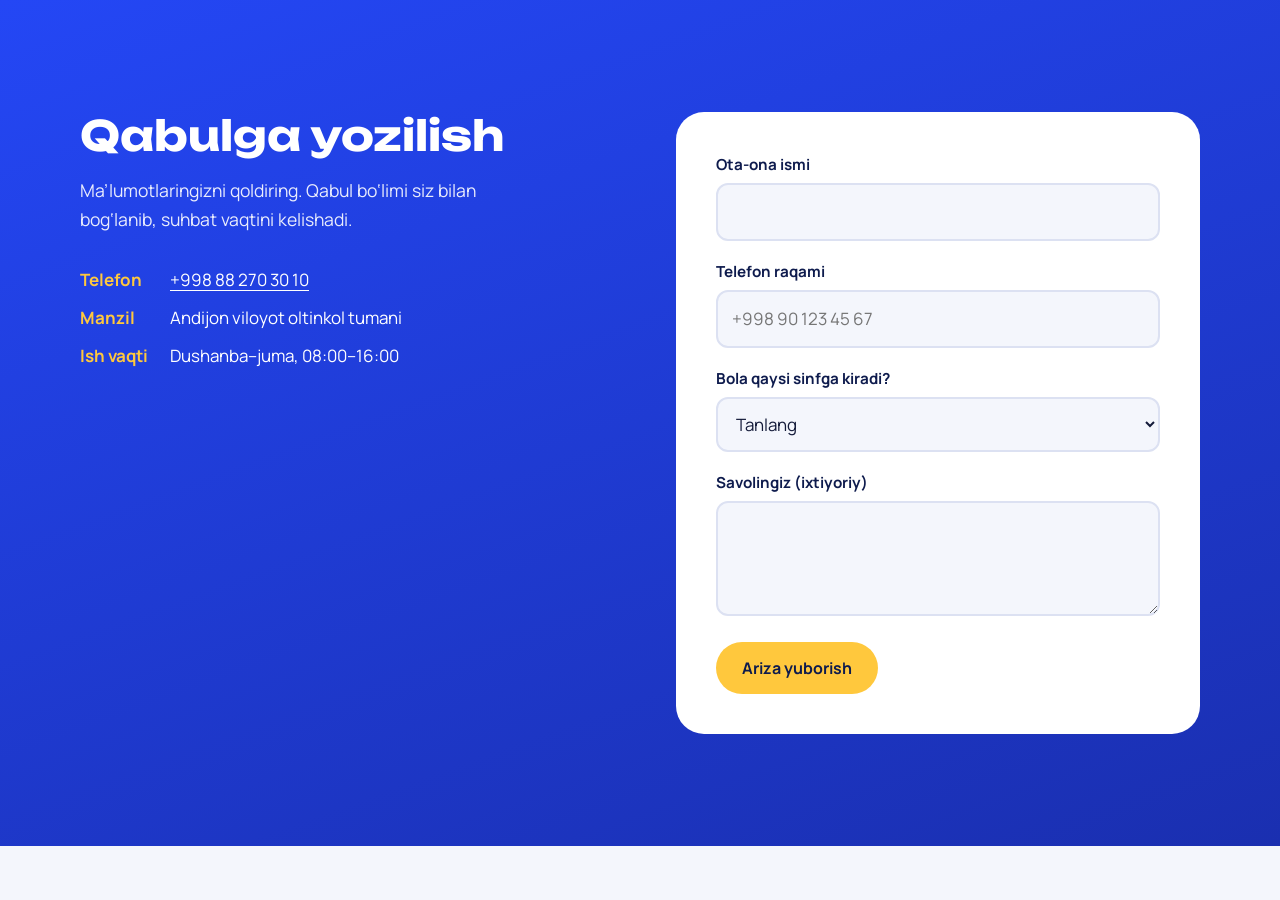
==== admisson.html @ d94721bc "Add files via upload" ====
<!DOCTYPE html>
<html lang="en">
<head>
    <meta charset="UTF-8">
    <meta name="viewport" content="width=device-width, initial-scale=1.0">
    <title>Intellekt Innovatsion Maktabi</title>
    <link rel="preconnect" href="https://fonts.googleapis.com">
  <link rel="preconnect" href="https://fonts.gstatic.com" crossorigin>
  <link href="https://fonts.googleapis.com/css2?family=Manrope:wght@400;500;700&family=Unbounded:wght@500;700&display=swap" rel="stylesheet">
  <link rel="stylesheet" href="style.css">
</head>
<body>
     <!-- ADMISSION -->
    <section class="section admission" id="qabul">
      <div class="wrap admission-in">
        <div class="admission-text">
          <h2>Qabulga yozilish</h2>
          <p>Ma’lumotlaringizni qoldiring. Qabul bo‘limi siz bilan bog‘lanib, suhbat vaqtini kelishadi.</p>
          <dl class="contacts">
            <dt>Telefon</dt><dd><a href="tel:+998882703010">+998 88 270 30 10</a></dd>
            <dt>Manzil</dt><dd>Andijon viloyot oltinkol tumani </dd>
            <dt>Ish vaqti</dt><dd>Dushanba–juma, 08:00–16:00</dd>
          </dl>
        </div>

        <form class="form" id="form" novalidate>
          <div class="field">
            <label for="ism">Ota-ona ismi</label>
            <input id="ism" name="ism" type="text" autocomplete="name" required>
            <p class="err" data-for="ism"></p>
          </div>
          <div class="field">
            <label for="tel">Telefon raqami</label>
            <input id="tel" name="tel" type="tel" inputmode="tel" placeholder="+998 90 123 45 67" autocomplete="tel" required>
            <p class="err" data-for="tel"></p>
          </div>
          <div class="field">
            <label for="sinf">Bola qaysi sinfga kiradi?</label>
            <select id="sinf" name="sinf" required>
              <option value="">Tanlang</option>
              <option>1-sinf</option><option>2-sinf</option><option>3-sinf</option><option>4-sinf</option>
              <option>5-sinf</option><option>6-sinf</option><option>7-sinf</option><option>8-sinf</option>
              <option>9-sinf</option><option>10-sinf</option><option>11-sinf</option>
            </select>
            <p class="err" data-for="sinf"></p>
          </div>
          <div class="field">
            <label for="izoh">Savolingiz (ixtiyoriy)</label>
            <textarea id="izoh" name="izoh" rows="3"></textarea>
          </div>
          <button class="btn btn-sun" type="submit">Ariza yuborish</button>
          <p class="form-ok" id="formOk" role="status" hidden></p>
        </form>
      </div>
    </section>
</body>
</html>
---- style.css ----
/* ===== Ranglar va o'lchamlar ===== */
:root {
  --navy: #0E1B4D;
  --navy-2: #172766;
  --blue: #2447F5;
  --sun: #FFC83D;
  --mint: #19C3A3;
  --paper: #F4F6FC;
  --white: #FFFFFF;
  --ink: #141B3A;
  --muted: #5A6486;
  --line: #DCE1F2;

  --f-head: "Unbounded", "Manrope", system-ui, sans-serif;
  --f-body: "Manrope", system-ui, -apple-system, "Segoe UI", sans-serif;

  --wrap: 1120px;
  --r-s: 8px;
  --r-l: 28px;
}

*, *::before, *::after { box-sizing: border-box; }
html { scroll-behavior: smooth; scroll-padding-top: 76px; }
body {
  margin: 0;
  font-family: var(--f-body);
  font-size: 1.0625rem;
  line-height: 1.65;
  color: var(--ink);
  background: var(--paper);
}
img, svg, canvas { display: block; max-width: 100%; }
a { color: inherit; }
h1, h2, h3 { font-family: var(--f-head); line-height: 1.15; margin: 0; font-weight: 500; }
p { margin: 0 0 1em; }

:focus-visible { outline: 3px solid var(--sun); outline-offset: 3px; }

.wrap { width: min(var(--wrap), 100% - 40px); margin-inline: auto; }
.skip { position: absolute; left: -999px; top: 8px; background: var(--sun); color: var(--navy); padding: 8px 14px; z-index: 100; border-radius: var(--r-s); }
.skip:focus { left: 8px; }

/* ===== Tugmalar ===== */
.btn {
  display: inline-block;
  padding: 13px 24px;
  border-radius: 999px;
  font-weight: 700;
  font-size: 1rem;
  text-decoration: none;
  border: 2px solid transparent;
  cursor: pointer;
  font-family: var(--f-body);
  transition: transform .15s ease, background-color .15s ease, color .15s ease;
}
.btn:hover { transform: translateY(-2px); }
.btn-sun { background: var(--sun); color: var(--navy); }
.btn-sun:hover { background: #ffd66b; }
.btn-line { border-color: rgba(255,255,255,.55); color: var(--white); }
.btn-line:hover { background: rgba(255,255,255,.12); }

/* ===== Sarlavha / menyu ===== */
.header {
  position: fixed; inset: 0 0 auto 0; z-index: 50;
  transition: background-color .25s ease, box-shadow .25s ease;
}
.header.scrolled { background: rgba(14,27,77,.94); backdrop-filter: blur(8px); box-shadow: 0 6px 24px rgba(8,14,44,.25); }
.header-in { display: flex; align-items: center; justify-content: space-between; height: 72px; }

.logo { display: flex; align-items: center; gap: 12px; text-decoration: none; color: var(--white); }
.logo-mark { width: 40px; height: 40px; border-radius: 12px; background: var(--blue); display: grid; place-items: center; }
.logo-mark svg { fill: var(--sun); stroke: var(--sun); }
.logo-text { font-family: var(--f-head); font-weight: 700; font-size: 1.05rem; line-height: 1.1; }
.logo-text small { display: block; font-family: var(--f-body); font-weight: 500; font-size: .72rem; opacity: .75; margin-top: 2px; }

.menu { display: flex; align-items: center; gap: 26px; }
.menu a:not(.btn) { color: var(--white); text-decoration: none; font-weight: 500; font-size: .98rem; opacity: .9; }
.menu a:not(.btn):hover { opacity: 1; text-decoration: underline; text-underline-offset: 6px; text-decoration-color: var(--sun); }
.menu .btn { padding: 10px 20px; }

.burger { display: none; width: 44px; height: 44px; border: 0; background: transparent; cursor: pointer; padding: 10px; }
.burger span { display: block; height: 2px; background: var(--white); margin: 6px 0; transition: transform .2s ease, opacity .2s ease; }
.burger[aria-expanded="true"] span:nth-child(1) { transform: translateY(8px) rotate(45deg); }
.burger[aria-expanded="true"] span:nth-child(2) { opacity: 0; }
.burger[aria-expanded="true"] span:nth-child(3) { transform: translateY(-8px) rotate(-45deg); }

/* ===== Hero ===== */
.hero {
  position: relative;
  min-height: 100vh; min-height: 100svh;
  display: flex; align-items: center;
  background: radial-gradient(1200px 700px at 80% 20%, var(--navy-2), var(--navy) 70%);
  color: var(--white);
  overflow: hidden;
}
#network { position: absolute; inset: 0; width: 100%; height: 100%; }
.hero-in { position: relative; padding: 130px 0 90px; }
.hero-kicker { font-weight: 700; color: var(--sun); margin-bottom: 18px; }
.hero h1 { font-size: clamp(2rem, 5.4vw, 4rem); font-weight: 700; max-width: 17ch; letter-spacing: -.01em; }
.hero-lead { font-size: 1.2rem; max-width: 46ch; margin: 24px 0 34px; color: rgba(255,255,255,.85); }
.hero-actions { display: flex; flex-wrap: wrap; gap: 14px; }

/* ===== Statistika ===== */
.stats { background: var(--sun); color: var(--navy); }
.stats-in { display: grid; grid-template-columns: repeat(4, 1fr); gap: 20px; padding: 34px 0; }
.stat strong { display: block; font-family: var(--f-head); font-size: clamp(1.8rem, 3.6vw, 2.8rem); font-weight: 700; line-height: 1; }
.stat strong::after { content: "+"; }
.stat span { display: block; margin-top: 8px; font-weight: 700; font-size: .95rem; }

/* ===== Umumiy bo'lim ===== */
.section { padding: clamp(64px, 9vw, 112px) 0; }
.section h2 { font-size: clamp(1.7rem, 3.4vw, 2.6rem); font-weight: 700; color: var(--navy); }
.section-lead { color: var(--muted); max-width: 52ch; margin-top: 14px; font-size: 1.1rem; }

/* ===== Maktab haqida ===== */
.about-in { display: grid; grid-template-columns: 1fr 1.6fr; gap: clamp(28px, 6vw, 80px); }
.about-body .big { font-size: clamp(1.25rem, 2.2vw, 1.7rem); line-height: 1.45; font-weight: 500; color: var(--navy); }
.about-body p { max-width: 62ch; }
.values { list-style: none; padding: 0; margin: 28px 0 0; display: grid; gap: 14px; }
.values li { padding: 16px 20px; background: var(--white); border-left: 5px solid var(--blue); border-radius: 4px 16px 16px 4px; max-width: 62ch; }
.values li:nth-child(2) { border-left-color: var(--mint); }
.values li:nth-child(3) { border-left-color: var(--sun); }

/* ===== Yo'nalishlar ===== */
.programs { background: var(--white); }
.tabs { display: grid; grid-template-columns: 300px 1fr; gap: 28px; margin-top: 44px; align-items: start; }
.tab-list { display: grid; gap: 8px; }
.tab-list button {
  text-align: left; font: inherit; font-weight: 700; cursor: pointer;
  padding: 16px 20px; border-radius: 14px;
  border: 2px solid var(--line); background: var(--paper); color: var(--ink);
  transition: background-color .15s ease, border-color .15s ease, color .15s ease;
}
.tab-list button:hover { border-color: var(--blue); }
.tab-list button[aria-selected="true"] { background: var(--blue); border-color: var(--blue); color: var(--white); }

.tab-panels { background: var(--navy); color: var(--white); border-radius: var(--r-l); padding: clamp(26px, 4vw, 48px); min-height: 320px; }
.panel[hidden] { display: none; }
.panel h3 { font-size: clamp(1.4rem, 2.6vw, 2rem); color: var(--sun); margin-bottom: 16px; }
.panel p { font-size: 1.12rem; max-width: 54ch; color: rgba(255,255,255,.9); }
.panel ul { list-style: none; padding: 0; margin: 24px 0 0; display: flex; flex-wrap: wrap; gap: 10px; }
.panel li { padding: 8px 16px; border-radius: 999px; background: rgba(255,255,255,.12); font-weight: 500; font-size: .98rem; }
.panel:not([hidden]) { animation: panelIn .25s ease; }
@keyframes panelIn { from { opacity: 0; transform: translateY(8px); } to { opacity: 1; transform: none; } }

/* ===== Maktab kuni ===== */
.timeline { list-style: none; margin: 48px 0 0; padding: 0; position: relative; max-width: 760px; }
.timeline::before { content: ""; position: absolute; left: 62px; top: 8px; bottom: 8px; width: 3px; background: var(--line); }
.timeline li { display: grid; grid-template-columns: 62px 1fr; gap: 34px; padding-bottom: 32px; position: relative; }
.timeline li:last-child { padding-bottom: 0; }
.timeline li::after { content: ""; position: absolute; left: 56px; top: 8px; width: 15px; height: 15px; border-radius: 50%; background: var(--paper); border: 4px solid var(--blue); }
.timeline time { font-family: var(--f-head); font-weight: 700; color: var(--blue); padding-top: 2px; }
.timeline h3 { font-size: 1.15rem; margin-bottom: 4px; color: var(--navy); font-family: var(--f-body); font-weight: 700; }
.timeline p { margin: 0; color: var(--muted); }

/* ===== Yangiliklar ===== */
.news { background: var(--white); }
.news-grid { display: grid; grid-template-columns: 1.4fr 1fr; grid-template-rows: auto auto; gap: 22px; margin-top: 44px; }
.news-grid article { background: var(--paper); border-radius: 20px; padding: 28px; }
.news-grid .news-main { grid-row: span 2; background: var(--navy); color: var(--white); padding: clamp(28px, 4vw, 48px); display: flex; flex-direction: column; justify-content: flex-end; min-height: 340px; }
.news-grid time { font-size: .9rem; font-weight: 700; color: var(--blue); }
.news-main time { color: var(--sun); }
.news-grid h3 { font-size: 1.15rem; margin: 10px 0; font-family: var(--f-body); font-weight: 700; line-height: 1.3; }
.news-main h3 { font-family: var(--f-head); font-size: clamp(1.4rem, 2.6vw, 2rem); }
.news-grid p { margin: 0; color: var(--muted); }
.news-main p { color: rgba(255,255,255,.85); max-width: 50ch; }

/* ===== Qabul ===== */
.admission { background: linear-gradient(160deg, var(--blue), #1A2FB0); color: var(--white); }
.admission h2 { color: var(--white); }
.admission-in { display: grid; grid-template-columns: 1fr 1fr; gap: clamp(28px, 6vw, 72px); align-items: start; }
.admission-text p { font-size: 1.1rem; margin-top: 16px; max-width: 42ch; color: rgba(255,255,255,.9); }
.contacts { margin: 32px 0 0; display: grid; grid-template-columns: auto 1fr; gap: 10px 22px; }
.contacts dt { font-weight: 700; color: var(--sun); }
.contacts dd { margin: 0; }
.contacts a { text-decoration: underline; text-underline-offset: 4px; }

.form { background: var(--white); color: var(--ink); border-radius: var(--r-l); padding: clamp(24px, 4vw, 40px); display: grid; gap: 18px; }
.field label { display: block; font-weight: 700; font-size: .95rem; margin-bottom: 6px; color: var(--navy); }
.field input, .field select, .field textarea {
  width: 100%; font: inherit; color: var(--ink);
  padding: 13px 14px; border: 2px solid var(--line); border-radius: 12px; background: var(--paper);
}
.field input:focus, .field select:focus, .field textarea:focus { outline: none; border-color: var(--blue); background: var(--white); }
.field.invalid input, .field.invalid select { border-color: #D6335A; }
.err { color: #C0264C; font-size: .88rem; margin: 6px 0 0; min-height: 0; }
.err:empty { display: none; }
.form .btn { justify-self: start; }
.form-ok { margin: 0; padding: 14px 16px; background: #E4F8F3; color: #0B6B58; border-radius: 12px; font-weight: 700; }

/* ===== Footer ===== */
.footer { background: var(--navy); color: rgba(255,255,255,.8); padding: 28px 0; font-size: .95rem; }
.footer-in { display: flex; justify-content: space-between; gap: 16px; flex-wrap: wrap; }
.footer p { margin: 0; }
.footer a { text-underline-offset: 4px; }

/* ===== Moslashuvchanlik ===== */
@media (max-width: 900px) {
  .about-in, .admission-in { grid-template-columns: 1fr; }
  .tabs { grid-template-columns: 1fr; }
  .tab-list { grid-auto-flow: column; grid-auto-columns: max-content; overflow-x: auto; padding-bottom: 6px; }
  .tab-list button { white-space: nowrap; }
  .news-grid { grid-template-columns: 1fr; }
  .news-grid .news-main { grid-row: auto; min-height: 280px; }
  .stats-in { grid-template-columns: repeat(2, 1fr); }
}

@media (max-width: 820px) {
  .burger { display: block; }
  .menu {
    position: absolute; top: 72px; left: 0; right: 0;
    flex-direction: column; align-items: stretch; gap: 0;
    background: var(--navy); padding: 10px 20px 24px;
    display: none;
  }
  .menu.open { display: flex; }
  .menu a:not(.btn) { padding: 14px 4px; border-bottom: 1px solid rgba(255,255,255,.12); }
  .menu .btn { margin-top: 16px; text-align: center; }
  .header { background: var(--navy); }
}

@media (max-width: 520px) {
  .timeline::before { left: 50px; }
  .timeline li { grid-template-columns: 50px 1fr; gap: 28px; }
  .timeline li::after { left: 44px; }
  .logo-text small { display: none; }
}

@media (prefers-reduced-motion: reduce) {
  html { scroll-behavior: auto; }
  * { animation: none !important; transition: none !important; }
}
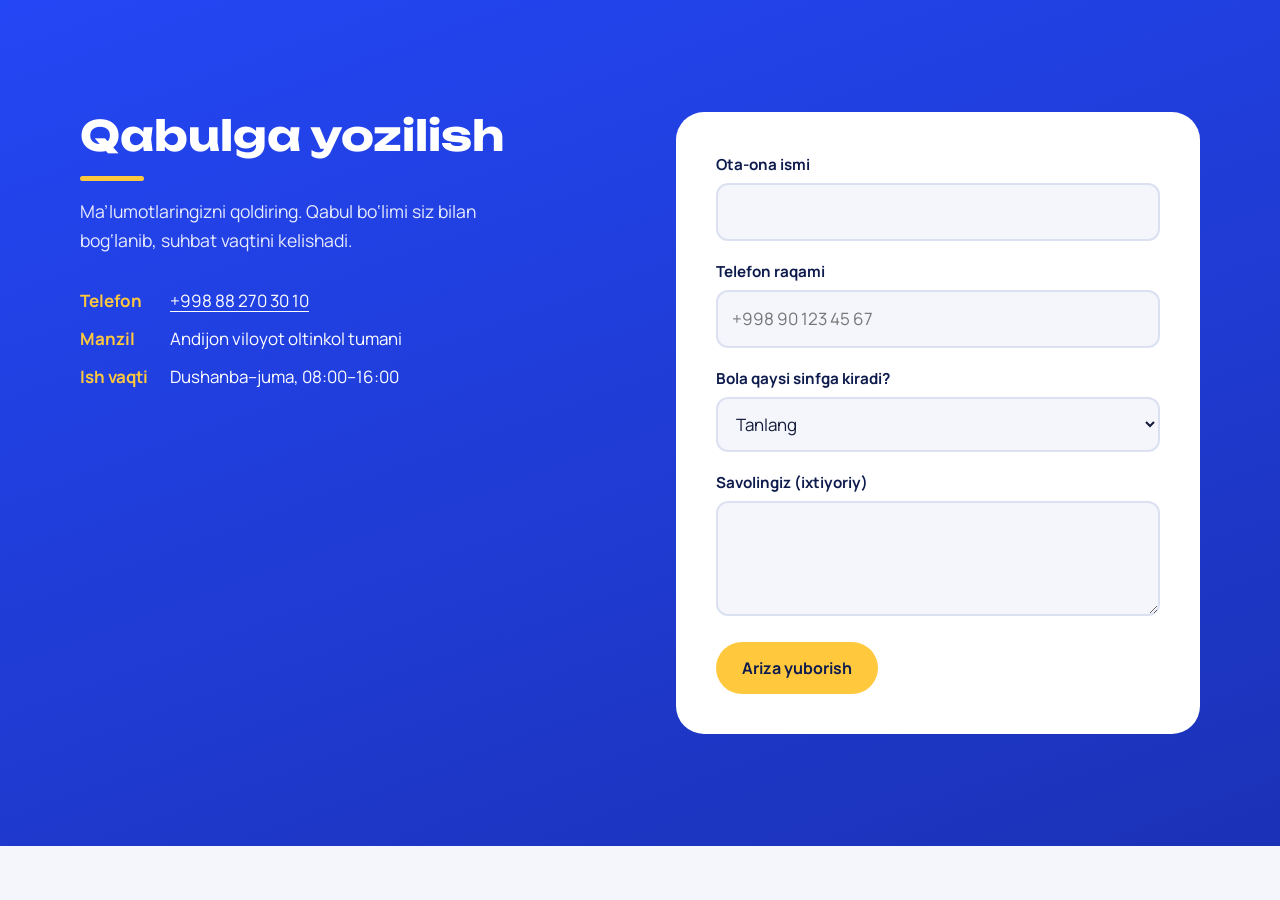
==== commit 19bdc89f: "Animatsiyali dizayn: sahifa, tablar, kartalar va forma uchun animatsiyalar - Elementlar ekranga kirg" ====
--- a/admisson.html
+++ b/admisson.html
@@ -53,5 +53,6 @@
         </form>
       </div>
     </section>
+  <script src="script.js"></script>
 </body>
 </html>
--- a/style.css
+++ b/style.css
@@ -17,6 +17,7 @@
   --wrap: 1120px;
   --r-s: 8px;
   --r-l: 28px;
+  --ease: cubic-bezier(.2, .7, .2, 1);
 }
 
 *, *::before, *::after { box-sizing: border-box; }
@@ -51,11 +52,18 @@
   border: 2px solid transparent;
   cursor: pointer;
   font-family: var(--f-body);
-  transition: transform .15s ease, background-color .15s ease, color .15s ease;
+  position: relative; overflow: hidden;
+  transition: transform .2s var(--ease), background-color .15s ease, color .15s ease, box-shadow .2s ease;
 }
 .btn:hover { transform: translateY(-2px); }
 .btn-sun { background: var(--sun); color: var(--navy); }
-.btn-sun:hover { background: #ffd66b; }
+.btn-sun:hover { background: #ffd66b; box-shadow: 0 10px 24px rgba(255,200,61,.35); }
+.btn-sun::after {
+  content: ""; position: absolute; inset: 0; pointer-events: none;
+  background: linear-gradient(110deg, transparent 30%, rgba(255,255,255,.6) 50%, transparent 70%);
+  transform: translateX(-120%);
+}
+.btn-sun:hover::after { transform: translateX(120%); transition: transform .7s ease; }
 .btn-line { border-color: rgba(255,255,255,.55); color: var(--white); }
 .btn-line:hover { background: rgba(255,255,255,.12); }
 
@@ -68,7 +76,8 @@
 .header-in { display: flex; align-items: center; justify-content: space-between; height: 72px; }
 
 .logo { display: flex; align-items: center; gap: 12px; text-decoration: none; color: var(--white); }
-.logo-mark { width: 40px; height: 40px; border-radius: 12px; background: var(--blue); display: grid; place-items: center; }
+.logo-mark { width: 40px; height: 40px; border-radius: 12px; background: var(--blue); display: grid; place-items: center; transition: transform .4s var(--ease); }
+.logo:hover .logo-mark { transform: rotate(-12deg) scale(1.08); }
 .logo-mark svg { fill: var(--sun); stroke: var(--sun); }
 .logo-text { font-family: var(--f-head); font-weight: 700; font-size: 1.05rem; line-height: 1.1; }
 .logo-text small { display: block; font-family: var(--f-body); font-weight: 500; font-size: .72rem; opacity: .75; margin-top: 2px; }
@@ -117,7 +126,8 @@
 .about-body .big { font-size: clamp(1.25rem, 2.2vw, 1.7rem); line-height: 1.45; font-weight: 500; color: var(--navy); }
 .about-body p { max-width: 62ch; }
 .values { list-style: none; padding: 0; margin: 28px 0 0; display: grid; gap: 14px; }
-.values li { padding: 16px 20px; background: var(--white); border-left: 5px solid var(--blue); border-radius: 4px 16px 16px 4px; max-width: 62ch; }
+.values li { padding: 16px 20px; background: var(--white); border-left: 5px solid var(--blue); border-radius: 4px 16px 16px 4px; max-width: 62ch; transition: transform .25s var(--ease), box-shadow .25s ease; }
+.values li:hover { transform: translateX(8px); box-shadow: 0 10px 26px rgba(14,27,77,.08); }
 .values li:nth-child(2) { border-left-color: var(--mint); }
 .values li:nth-child(3) { border-left-color: var(--sun); }
 
@@ -129,19 +139,44 @@
   text-align: left; font: inherit; font-weight: 700; cursor: pointer;
   padding: 16px 20px; border-radius: 14px;
   border: 2px solid var(--line); background: var(--paper); color: var(--ink);
-  transition: background-color .15s ease, border-color .15s ease, color .15s ease;
-}
-.tab-list button:hover { border-color: var(--blue); }
-.tab-list button[aria-selected="true"] { background: var(--blue); border-color: var(--blue); color: var(--white); }
-
-.tab-panels { background: var(--navy); color: var(--white); border-radius: var(--r-l); padding: clamp(26px, 4vw, 48px); min-height: 320px; }
+  display: flex; align-items: center; justify-content: space-between; gap: 12px;
+  transition: background-color .2s ease, border-color .2s ease, color .2s ease, transform .25s var(--ease), box-shadow .25s ease;
+}
+.tab-list button::after { content: "\2192"; opacity: 0; transform: translateX(-10px); transition: opacity .2s ease, transform .25s var(--ease); }
+.tab-list button:hover { border-color: var(--blue); transform: translateX(4px); }
+.tab-list button[aria-selected="true"] { background: var(--blue); border-color: var(--blue); color: var(--white); box-shadow: 0 10px 24px rgba(36,71,245,.28); }
+.tab-list button:hover::after, .tab-list button[aria-selected="true"]::after { opacity: 1; transform: none; }
+
+.tab-panels { position: relative; overflow: hidden; background: var(--navy); color: var(--white); border-radius: var(--r-l); padding: clamp(26px, 4vw, 48px); min-height: 320px; }
+.tab-panels::before {
+  content: ""; position: absolute; right: -140px; top: -160px; width: 440px; height: 440px; border-radius: 50%;
+  background: radial-gradient(circle, rgba(36,71,245,.6), transparent 65%);
+  pointer-events: none; animation: drift 12s ease-in-out infinite alternate;
+}
+.panel { position: relative; }
 .panel[hidden] { display: none; }
+.panel-media { display: grid; gap: 12px; margin-bottom: 26px; }
+.panel-media-two { grid-template-columns: 1fr 1fr; }
+.shot { display: block; overflow: hidden; border-radius: 18px; background: var(--navy-2); }
+.shot img { width: 100%; height: auto; aspect-ratio: 16 / 9; object-fit: cover; transition: transform .7s var(--ease); }
+.panel-media-two .shot img { aspect-ratio: 4 / 3; }
+.shot:hover img { transform: scale(1.06); }
 .panel h3 { font-size: clamp(1.4rem, 2.6vw, 2rem); color: var(--sun); margin-bottom: 16px; }
 .panel p { font-size: 1.12rem; max-width: 54ch; color: rgba(255,255,255,.9); }
 .panel ul { list-style: none; padding: 0; margin: 24px 0 0; display: flex; flex-wrap: wrap; gap: 10px; }
 .panel li { padding: 8px 16px; border-radius: 999px; background: rgba(255,255,255,.12); font-weight: 500; font-size: .98rem; }
-.panel:not([hidden]) { animation: panelIn .25s ease; }
-@keyframes panelIn { from { opacity: 0; transform: translateY(8px); } to { opacity: 1; transform: none; } }
+/* Yo'nalish almashganda: rasm ochiladi, matn navbat bilan chiqadi */
+.panel:not([hidden]) .shot { animation: shotIn .75s var(--ease) backwards; }
+.panel:not([hidden]) .shot + .shot { animation-delay: .12s; }
+.panel:not([hidden]) .shot img { animation: zoomOut 1.3s var(--ease) backwards; }
+.panel:not([hidden]) > h3 { animation: fadeUp .55s var(--ease) .12s backwards; }
+.panel:not([hidden]) > p { animation: fadeUp .55s var(--ease) .2s backwards; }
+.panel:not([hidden]) li { animation: pop .45s var(--ease) backwards; }
+.panel:not([hidden]) li:nth-child(1) { animation-delay: .3s; }
+.panel:not([hidden]) li:nth-child(2) { animation-delay: .38s; }
+.panel:not([hidden]) li:nth-child(3) { animation-delay: .46s; }
+.panel li { transition: background-color .2s ease, transform .2s var(--ease); }
+.panel li:hover { background: rgba(255,255,255,.22); transform: translateY(-2px); }
 
 /* ===== Maktab kuni ===== */
 .timeline { list-style: none; margin: 48px 0 0; padding: 0; position: relative; max-width: 760px; }
@@ -152,11 +187,18 @@
 .timeline time { font-family: var(--f-head); font-weight: 700; color: var(--blue); padding-top: 2px; }
 .timeline h3 { font-size: 1.15rem; margin-bottom: 4px; color: var(--navy); font-family: var(--f-body); font-weight: 700; }
 .timeline p { margin: 0; color: var(--muted); }
+.timeline li::after { transition: transform .25s var(--ease), background-color .25s ease, box-shadow .25s ease; }
+.timeline li:hover::after { background: var(--sun); transform: scale(1.25); box-shadow: 0 0 0 6px rgba(36,71,245,.14); }
+.timeline li > div { transition: transform .25s var(--ease); }
+.timeline li:hover > div { transform: translateX(6px); }
+.timeline.draw::before { transform: scaleY(0); transform-origin: top; transition: transform 1.6s var(--ease) .2s; }
+.timeline.draw.is-in::before { transform: scaleY(1); }
 
 /* ===== Yangiliklar ===== */
 .news { background: var(--white); }
 .news-grid { display: grid; grid-template-columns: 1.4fr 1fr; grid-template-rows: auto auto; gap: 22px; margin-top: 44px; }
-.news-grid article { background: var(--paper); border-radius: 20px; padding: 28px; }
+.news-grid article { background: var(--paper); border-radius: 20px; padding: 28px; transition: transform .3s var(--ease), box-shadow .3s ease; }
+.news-grid article:hover { transform: translateY(-6px); box-shadow: 0 18px 40px rgba(14,27,77,.14); }
 .news-grid .news-main { grid-row: span 2; background: var(--navy); color: var(--white); padding: clamp(28px, 4vw, 48px); display: flex; flex-direction: column; justify-content: flex-end; min-height: 340px; }
 .news-grid time { font-size: .9rem; font-weight: 700; color: var(--blue); }
 .news-main time { color: var(--sun); }
@@ -164,9 +206,16 @@
 .news-main h3 { font-family: var(--f-head); font-size: clamp(1.4rem, 2.6vw, 2rem); }
 .news-grid p { margin: 0; color: var(--muted); }
 .news-main p { color: rgba(255,255,255,.85); max-width: 50ch; }
+.news-grid .news-main { position: relative; overflow: hidden; }
+.news-main::before {
+  content: ""; position: absolute; right: -120px; top: -140px; width: 420px; height: 420px; border-radius: 50%;
+  background: radial-gradient(circle, rgba(36,71,245,.65), transparent 65%);
+  pointer-events: none; animation: drift 12s ease-in-out infinite alternate;
+}
+.news-main > * { position: relative; }
 
 /* ===== Qabul ===== */
-.admission { background: linear-gradient(160deg, var(--blue), #1A2FB0); color: var(--white); }
+.admission { background: linear-gradient(160deg, var(--blue), #1A2FB0 55%, #3B1FA8); background-size: 200% 200%; color: var(--white); animation: bgShift 14s ease-in-out infinite alternate; }
 .admission h2 { color: var(--white); }
 .admission-in { display: grid; grid-template-columns: 1fr 1fr; gap: clamp(28px, 6vw, 72px); align-items: start; }
 .admission-text p { font-size: 1.1rem; margin-top: 16px; max-width: 42ch; color: rgba(255,255,255,.9); }
@@ -180,19 +229,67 @@
 .field input, .field select, .field textarea {
   width: 100%; font: inherit; color: var(--ink);
   padding: 13px 14px; border: 2px solid var(--line); border-radius: 12px; background: var(--paper);
-}
-.field input:focus, .field select:focus, .field textarea:focus { outline: none; border-color: var(--blue); background: var(--white); }
-.field.invalid input, .field.invalid select { border-color: #D6335A; }
+  transition: border-color .2s ease, background-color .2s ease, box-shadow .2s ease;
+}
+.field input:focus, .field select:focus, .field textarea:focus { outline: none; border-color: var(--blue); background: var(--white); box-shadow: 0 0 0 4px rgba(36,71,245,.14); }
+.field.invalid input, .field.invalid select { border-color: #D6335A; animation: shake .35s ease; }
 .err { color: #C0264C; font-size: .88rem; margin: 6px 0 0; min-height: 0; }
 .err:empty { display: none; }
 .form .btn { justify-self: start; }
 .form-ok { margin: 0; padding: 14px 16px; background: #E4F8F3; color: #0B6B58; border-radius: 12px; font-weight: 700; }
+.form-ok:not([hidden]) { animation: pop .45s var(--ease); }
 
 /* ===== Footer ===== */
 .footer { background: var(--navy); color: rgba(255,255,255,.8); padding: 28px 0; font-size: .95rem; }
 .footer-in { display: flex; justify-content: space-between; gap: 16px; flex-wrap: wrap; }
 .footer p { margin: 0; }
 .footer a { text-underline-offset: 4px; }
+
+/* ===== Animatsiyalar ===== */
+@keyframes fadeIn { from { opacity: 0; } }
+@keyframes fadeUp { from { opacity: 0; transform: translateY(26px); } }
+@keyframes fadeDown { from { opacity: 0; transform: translateY(-14px); } }
+@keyframes revealUp { from { opacity: 0; transform: translateY(28px); } to { opacity: 1; transform: none; } }
+@keyframes pop { from { opacity: 0; transform: scale(.85); } }
+@keyframes growX { from { transform: scaleX(0); } to { transform: scaleX(1); } }
+@keyframes shotIn { from { opacity: 0; clip-path: inset(0 100% 0 0 round 18px); } to { opacity: 1; clip-path: inset(0 0 0 0 round 18px); } }
+@keyframes zoomOut { from { transform: scale(1.18); } }
+@keyframes drift { to { transform: translate(-70px, 60px) scale(1.2); } }
+@keyframes bgShift { from { background-position: 0% 0%; } to { background-position: 100% 100%; } }
+@keyframes shake { 25% { transform: translateX(-6px); } 50% { transform: translateX(5px); } 75% { transform: translateX(-3px); } }
+
+/* Sahifa ochilganda */
+body { animation: fadeIn .5s ease backwards; }
+.header { animation: fadeDown .6s var(--ease) backwards; }
+#network { animation: fadeIn 1.6s ease backwards; }
+.hero-in > * { animation: fadeUp .8s var(--ease) backwards; }
+.hero-in > :nth-child(2) { animation-delay: .12s; }
+.hero-in > :nth-child(3) { animation-delay: .24s; }
+.hero-in > :nth-child(4) { animation-delay: .36s; }
+
+/* Sarlavha ostidagi chiziq */
+.section h2::after {
+  content: ""; display: block; width: 64px; height: 5px; margin-top: 16px; border-radius: 999px;
+  background: linear-gradient(90deg, var(--blue), var(--mint)); transform-origin: left;
+}
+.admission h2::after { background: var(--sun); }
+
+/* Ko'rinishga kirganda paydo bo'lish (sinflarni script.js qo'shadi) */
+.reveal { opacity: 0; }
+.reveal.is-in { animation: revealUp .7s var(--ease) var(--d, 0ms) both; }
+.section h2.reveal::after { transform: scaleX(0); }
+.section h2.reveal.is-in::after { animation: growX .7s var(--ease) calc(var(--d, 0ms) + .25s) both; }
+
+/* Menyu havolalari ostidagi chiziq */
+@media (min-width: 821px) {
+  .menu a:not(.btn) { position: relative; }
+  .menu a:not(.btn)::after {
+    content: ""; position: absolute; left: 0; right: 0; bottom: -6px; height: 2px; background: var(--sun);
+    transform: scaleX(0); transform-origin: left; transition: transform .25s var(--ease);
+  }
+  .menu a:not(.btn):hover { text-decoration: none; }
+  .menu a:not(.btn):hover::after { transform: scaleX(1); }
+}
 
 /* ===== Moslashuvchanlik ===== */
 @media (max-width: 900px) {
@@ -200,6 +297,9 @@
   .tabs { grid-template-columns: 1fr; }
   .tab-list { grid-auto-flow: column; grid-auto-columns: max-content; overflow-x: auto; padding-bottom: 6px; }
   .tab-list button { white-space: nowrap; }
+  .tab-list button:hover { transform: none; }
+  .tab-list button[aria-selected="true"] { box-shadow: none; }
+  .tab-list button::after { display: none; }
   .news-grid { grid-template-columns: 1fr; }
   .news-grid .news-main { grid-row: auto; min-height: 280px; }
   .stats-in { grid-template-columns: repeat(2, 1fr); }
@@ -213,7 +313,7 @@
     background: var(--navy); padding: 10px 20px 24px;
     display: none;
   }
-  .menu.open { display: flex; }
+  .menu.open { display: flex; animation: fadeDown .25s var(--ease); }
   .menu a:not(.btn) { padding: 14px 4px; border-bottom: 1px solid rgba(255,255,255,.12); }
   .menu .btn { margin-top: 16px; text-align: center; }
   .header { background: var(--navy); }
@@ -228,5 +328,5 @@
 
 @media (prefers-reduced-motion: reduce) {
   html { scroll-behavior: auto; }
-  * { animation: none !important; transition: none !important; }
-}
+  *, *::before, *::after { animation: none !important; transition: none !important; }
+}
